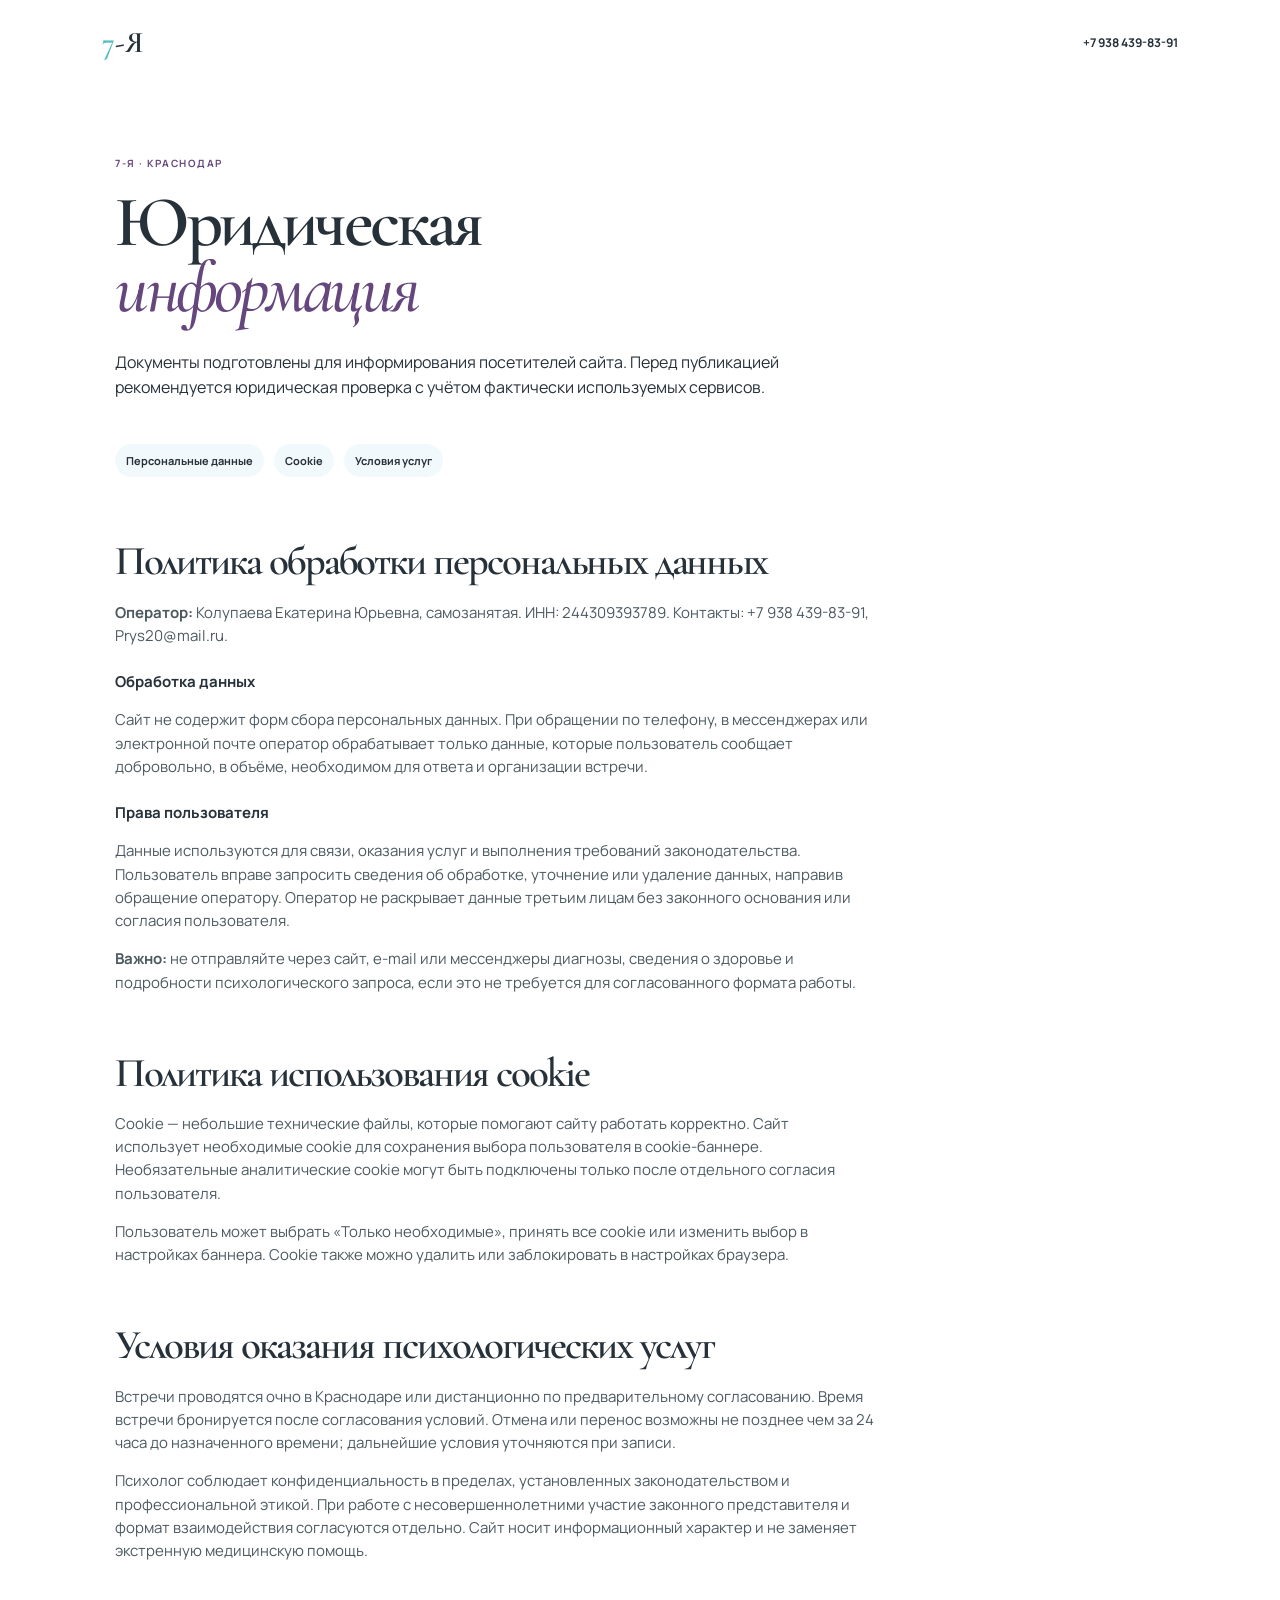
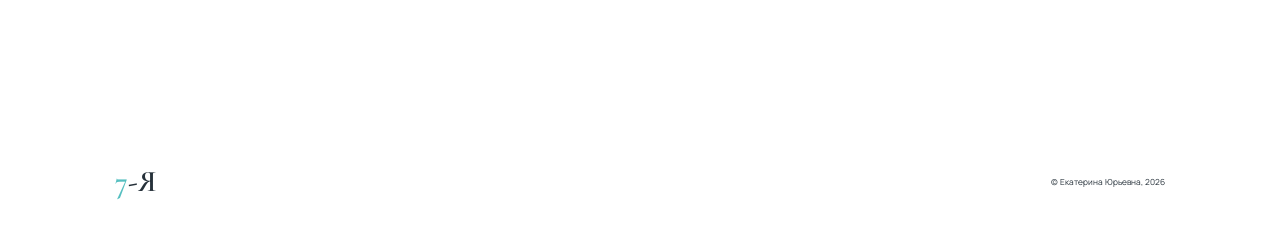
==== legal.html @ e5ce1ea3 "Create psychologist practice website" ====
<!doctype html><html lang="ru"><head><meta charset="UTF-8"><meta name="viewport" content="width=device-width,initial-scale=1.0"><title>Юридическая информация — 7-Я</title><link rel="preconnect" href="https://fonts.googleapis.com"><link rel="preconnect" href="https://fonts.gstatic.com" crossorigin><link href="https://fonts.googleapis.com/css2?family=Cormorant+Garamond:wght@500;600;700&family=Manrope:wght@400;500;600;700&display=swap" rel="stylesheet"><link rel="stylesheet" href="styles.css"></head><body><header><a class="brand" href="index.html"><span>7</span>-Я</a><a href="tel:+79384398391" class="phone">+7 938 439-83-91</a></header><main class="legal section"><p class="eyebrow">7-Я · Краснодар</p><h1>Юридическая<br><i>информация</i></h1><p class="lead">Документы подготовлены для информирования посетителей сайта. Перед публикацией рекомендуется юридическая проверка с учётом фактически используемых сервисов.</p><nav class="legal-nav"><a href="#privacy">Персональные данные</a><a href="#cookies">Cookie</a><a href="#offer">Условия услуг</a></nav><section id="privacy"><h2>Политика обработки персональных данных</h2><p><b>Оператор:</b> Колупаева Екатерина Юрьевна, самозанятая. ИНН: 244309393789. Контакты: +7 938 439-83-91, Prys20@mail.ru.</p><h3>Обработка данных</h3><p>Сайт не содержит форм сбора персональных данных. При обращении по телефону, в мессенджерах или электронной почте оператор обрабатывает только данные, которые пользователь сообщает добровольно, в объёме, необходимом для ответа и организации встречи.</p><h3>Права пользователя</h3><p>Данные используются для связи, оказания услуг и выполнения требований законодательства. Пользователь вправе запросить сведения об обработке, уточнение или удаление данных, направив обращение оператору. Оператор не раскрывает данные третьим лицам без законного основания или согласия пользователя.</p><p><b>Важно:</b> не отправляйте через сайт, e-mail или мессенджеры диагнозы, сведения о здоровье и подробности психологического запроса, если это не требуется для согласованного формата работы.</p></section><section id="cookies"><h2>Политика использования cookie</h2><p>Cookie — небольшие технические файлы, которые помогают сайту работать корректно. Сайт использует необходимые cookie для сохранения выбора пользователя в cookie-баннере. Необязательные аналитические cookie могут быть подключены только после отдельного согласия пользователя.</p><p>Пользователь может выбрать «Только необходимые», принять все cookie или изменить выбор в настройках баннера. Cookie также можно удалить или заблокировать в настройках браузера.</p></section><section id="offer"><h2>Условия оказания психологических услуг</h2><p>Встречи проводятся очно в Краснодаре или дистанционно по предварительному согласованию. Время встречи бронируется после согласования условий. Отмена или перенос возможны не позднее чем за 24 часа до назначенного времени; дальнейшие условия уточняются при записи.</p><p>Психолог соблюдает конфиденциальность в пределах, установленных законодательством и профессиональной этикой. При работе с несовершеннолетними участие законного представителя и формат взаимодействия согласуются отдельно. Сайт носит информационный характер и не заменяет экстренную медицинскую помощь.</p></section></main><footer><a class="brand" href="index.html"><span>7</span>-Я</a><small>© Екатерина Юрьевна, 2026</small></footer></body></html>
---- styles.css ----
:root{--ink:#26313a;--v:#65477d;--t:#55bfc0;--sky:#a8d9ec;--pale:#f2f9fc;--serif:"Cormorant Garamond",Georgia,serif;--sans:Manrope,Arial,sans-serif}*{box-sizing:border-box}html{scroll-behavior:smooth}body{margin:0;color:var(--ink);font:400 15px/1.55 var(--sans)}a{text-decoration:none;color:inherit}header{height:86px;padding:0 8vw;display:flex;align-items:center;justify-content:space-between;gap:25px}.brand{font:600 30px/1 var(--serif)}.brand span{color:var(--t)}nav{display:flex;gap:26px;font-size:12px}.phone{font-size:12px;font-weight:700}.section{padding:105px 9vw}.hero{display:grid;grid-template-columns:1.04fr .96fr;gap:5vw;align-items:center;padding-top:45px;min-height:650px}.eyebrow{font-size:10px;letter-spacing:.15em;text-transform:uppercase;color:var(--v);font-weight:700;margin:0 0 18px}h1,h2{font:600 clamp(46px,5.6vw,77px)/.93 var(--serif);letter-spacing:-.05em;margin:0}h2{font-size:clamp(42px,4.5vw,65px)}h1 i,h2 i{font-weight:500;color:var(--v)}.lead,.intro{font-size:16px;max-width:500px;margin:27px 0}.buttons{display:flex;gap:10px;flex-wrap:wrap}.button{display:inline-flex;padding:14px 19px;border-radius:99px;background:var(--v);color:#fff;font-size:12px;font-weight:700;transition:.2s}.button:hover{transform:translateY(-2px)}.secondary{background:#fff;color:var(--ink);border:1px solid #d8e2e5}.facts{font-size:11px;color:#647277;margin-top:30px}.hero-photo{height:550px;position:relative;border-radius:180px 180px 20px 20px;overflow:hidden}.hero-photo img{width:100%;height:100%;object-fit:cover}.hero-photo small{position:absolute;bottom:18px;left:18px;background:#fffffff2;padding:11px 15px;border-radius:12px;font-size:11px}.hero-photo small:first-letter{color:var(--t)}.pale{background:var(--pale)}.center{text-align:center}.feelings{display:grid;grid-template-columns:repeat(3,1fr);gap:12px;margin-top:46px}.feelings span{padding:28px 12px;min-height:100px;border-radius:12px;background:#fff;display:flex;align-items:center;justify-content:center;font:600 23px/1.05 var(--serif)}.feelings span:nth-child(2),.feelings span:nth-child(5){background:var(--sky)}.cards{display:grid;grid-template-columns:repeat(4,1fr);gap:13px;margin:43px 0 18px;text-align:left}.cards article{min-height:215px;border:1px solid #d9e4e7;border-radius:12px;padding:22px}.cards article>b,.steps article>b{color:var(--t);font:500 21px var(--serif)}h3{margin:38px 0 6px;font-size:15px}.cards p,.steps p{margin:0;color:#67747a;font-size:12px}.link{font-size:12px;font-weight:700;color:var(--v)}.violet{background:var(--v);color:#fff}.violet .eyebrow,.violet h2 i{color:var(--sky)}.group{display:grid;grid-template-columns:1fr 1fr;align-items:center;gap:8vw}.group>div>p{max-width:420px}.aqua{background:var(--t);margin-top:12px}.group ul{padding:0;margin:0;list-style:none}.group li{font:500 25px var(--serif);padding:17px 0;border-bottom:1px solid #ffffff55}.steps{margin:45px auto 0;max-width:940px;display:grid;grid-template-columns:repeat(4,1fr);text-align:left;gap:24px}.steps h3{margin:18px 0 7px}.about{background:var(--sky);display:grid;grid-template-columns:.65fr 1fr;gap:8vw;align-items:center}.seven{font:600 clamp(140px,19vw,270px)/.8 var(--serif);color:#fff}.seven span{color:var(--v)}.about>div>p:not(.eyebrow):not(.tags){font-size:16px;max-width:580px}.tags{display:flex;flex-wrap:wrap;gap:7px}.tags span{font-size:10px;background:#ffffffa8;border-radius:99px;padding:7px 10px}.prices{margin:42px auto 13px;max-width:850px;border-top:1px solid #d8e3e6;text-align:left}.prices p{display:grid;grid-template-columns:1.3fr 1fr 1fr;margin:0;padding:15px 0;border-bottom:1px solid #d8e3e6}.prices span,.prices+small{font-size:11px;color:#68777d}.prices strong{text-align:right;font-size:13px}.faq{display:grid;grid-template-columns:.8fr 1.2fr;gap:8vw;text-align:left}.faq details{padding:17px 0;border-top:1px solid #cfdee2}.faq details:last-child{border-bottom:1px solid #cfdee2}.faq summary{font-size:13px;font-weight:700;cursor:pointer;list-style:none;display:flex;justify-content:space-between}.faq summary::-webkit-details-marker{display:none}.faq summary b{color:var(--v);font-size:19px}.faq details p{font-size:12px;color:#647278}.contact{background:var(--t);color:#fff}.contact .eyebrow,.contact h2 i{color:var(--v)}.contact>p:not(.eyebrow){max-width:480px;margin:24px auto}.contact .buttons{justify-content:center}.white{background:#fff;color:var(--v)}.clear{background:transparent;border:1px solid #ffffffaa}.contact small{display:block;margin-top:40px}footer{padding:40px 9vw 55px;display:flex;align-items:center;justify-content:space-between;font-size:10px}footer div{display:flex;gap:17px;color:#647278}.cookie{position:fixed;z-index:5;bottom:20px;left:20px;max-width:420px;background:#fff;padding:18px;border:1px solid #dbe6e8;border-radius:15px;box-shadow:0 15px 40px #26313a22;font-size:11px}.cookie p{margin:5px 0}.cookie>a{color:var(--v);text-decoration:underline}.cookie button{font:700 10px var(--sans);background:var(--v);border:0;color:#fff;padding:8px 10px;border-radius:99px;cursor:pointer}.cookie .muted{background:var(--pale);color:var(--ink)}.cookie .x{position:absolute;right:10px;top:8px;background:none;color:#647278;font-size:18px}.cookie .settings{display:block;border-top:1px solid #e0e8ea;padding-top:9px}.cookie .settings button{margin-left:8px}.mobile{display:none}.legal{max-width:1000px;padding-top:70px}.legal .lead{max-width:680px}.legal-nav{display:flex;flex-wrap:wrap;gap:10px;margin:45px 0 65px}.legal-nav a{padding:8px 11px;background:var(--pale);border-radius:99px;font-size:11px;font-weight:700}.legal section{padding:0 0 45px}.legal h2{font-size:41px;margin-bottom:20px}.legal h3{margin:23px 0 7px}.legal section p{max-width:760px;color:#4c5a60}
@media(max-width:760px){header{height:68px;padding:0 6vw}header nav,.phone{display:none}.section{padding:75px 6vw}.hero{display:flex;flex-direction:column;padding-top:20px;min-height:0}.hero-photo{order:-1;width:100%;height:420px;border-radius:125px 125px 18px 18px}.feelings,.cards{grid-template-columns:1fr 1fr}.feelings{margin-top:32px}.feelings span{font-size:20px}.cards article{min-height:185px;padding:18px}.cards h3{margin-top:29px}.group,.about,.faq{display:block}.group ul{margin-top:36px}.group li{font-size:21px}.steps{grid-template-columns:1fr 1fr;gap:28px}.seven{font-size:135px;margin-bottom:36px}.prices p{grid-template-columns:1.2fr .6fr .9fr}.faq>div+div{margin-top:38px}.contact h2{font-size:45px}footer{display:block;padding:30px 6vw 80px}footer div{display:grid;gap:7px;margin:20px 0}.mobile{position:fixed;bottom:0;z-index:4;width:100%;height:60px;display:grid;grid-template-columns:repeat(3,1fr);align-items:center;text-align:center;background:#fff;border-top:1px solid #dbe6e8;font-size:10px;font-weight:700}.mobile a:first-child{color:var(--v)}.cookie{left:10px;right:10px;bottom:70px;max-width:none}.legal{padding-top:45px}.legal h1{font-size:52px}.legal h2{font-size:38px}}
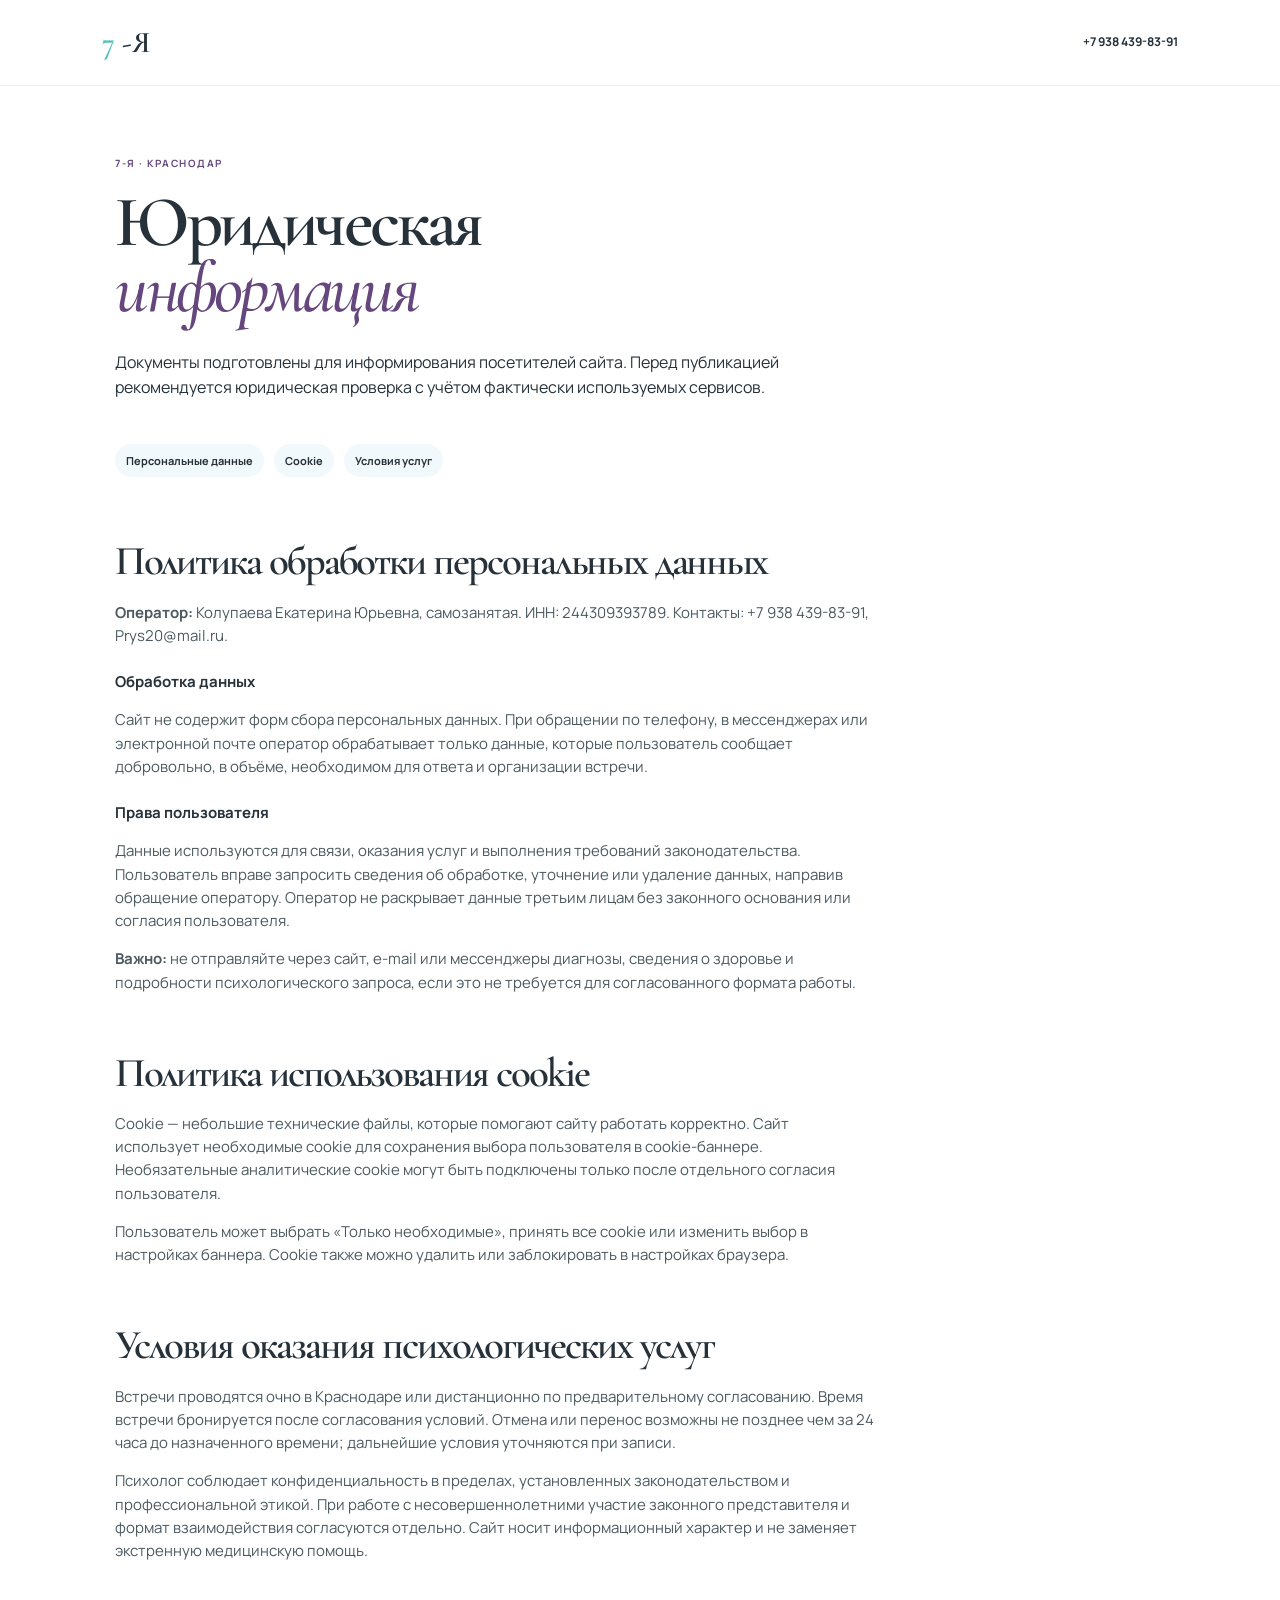
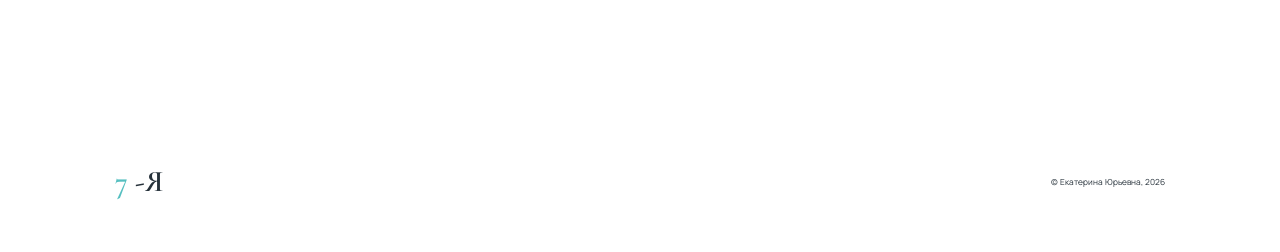
==== commit 49dcba73: "Prepare custom Timeweb domain and social preview" ====
--- a/legal.html
+++ b/legal.html
@@ -1 +1 @@
-<!doctype html><html lang="ru"><head><meta charset="UTF-8"><meta name="viewport" content="width=device-width,initial-scale=1.0"><title>Юридическая информация — 7-Я</title><link rel="preconnect" href="https://fonts.googleapis.com"><link rel="preconnect" href="https://fonts.gstatic.com" crossorigin><link href="https://fonts.googleapis.com/css2?family=Cormorant+Garamond:wght@500;600;700&family=Manrope:wght@400;500;600;700&display=swap" rel="stylesheet"><link rel="stylesheet" href="styles.css"></head><body><header><a class="brand" href="index.html"><span>7</span>-Я</a><a href="tel:+79384398391" class="phone">+7 938 439-83-91</a></header><main class="legal section"><p class="eyebrow">7-Я · Краснодар</p><h1>Юридическая<br><i>информация</i></h1><p class="lead">Документы подготовлены для информирования посетителей сайта. Перед публикацией рекомендуется юридическая проверка с учётом фактически используемых сервисов.</p><nav class="legal-nav"><a href="#privacy">Персональные данные</a><a href="#cookies">Cookie</a><a href="#offer">Условия услуг</a></nav><section id="privacy"><h2>Политика обработки персональных данных</h2><p><b>Оператор:</b> Колупаева Екатерина Юрьевна, самозанятая. ИНН: 244309393789. Контакты: +7 938 439-83-91, Prys20@mail.ru.</p><h3>Обработка данных</h3><p>Сайт не содержит форм сбора персональных данных. При обращении по телефону, в мессенджерах или электронной почте оператор обрабатывает только данные, которые пользователь сообщает добровольно, в объёме, необходимом для ответа и организации встречи.</p><h3>Права пользователя</h3><p>Данные используются для связи, оказания услуг и выполнения требований законодательства. Пользователь вправе запросить сведения об обработке, уточнение или удаление данных, направив обращение оператору. Оператор не раскрывает данные третьим лицам без законного основания или согласия пользователя.</p><p><b>Важно:</b> не отправляйте через сайт, e-mail или мессенджеры диагнозы, сведения о здоровье и подробности психологического запроса, если это не требуется для согласованного формата работы.</p></section><section id="cookies"><h2>Политика использования cookie</h2><p>Cookie — небольшие технические файлы, которые помогают сайту работать корректно. Сайт использует необходимые cookie для сохранения выбора пользователя в cookie-баннере. Необязательные аналитические cookie могут быть подключены только после отдельного согласия пользователя.</p><p>Пользователь может выбрать «Только необходимые», принять все cookie или изменить выбор в настройках баннера. Cookie также можно удалить или заблокировать в настройках браузера.</p></section><section id="offer"><h2>Условия оказания психологических услуг</h2><p>Встречи проводятся очно в Краснодаре или дистанционно по предварительному согласованию. Время встречи бронируется после согласования условий. Отмена или перенос возможны не позднее чем за 24 часа до назначенного времени; дальнейшие условия уточняются при записи.</p><p>Психолог соблюдает конфиденциальность в пределах, установленных законодательством и профессиональной этикой. При работе с несовершеннолетними участие законного представителя и формат взаимодействия согласуются отдельно. Сайт носит информационный характер и не заменяет экстренную медицинскую помощь.</p></section></main><footer><a class="brand" href="index.html"><span>7</span>-Я</a><small>© Екатерина Юрьевна, 2026</small></footer></body></html>
+<!doctype html><html lang="ru"><head><meta charset="UTF-8"><meta name="viewport" content="width=device-width,initial-scale=1.0"><link rel="canonical" href="https://психолог-колупаева.рф/legal.html"><link rel="icon" href="assets/favicon.svg" type="image/svg+xml"><title>Юридическая информация — 7-Я</title><link rel="preconnect" href="https://fonts.googleapis.com"><link rel="preconnect" href="https://fonts.gstatic.com" crossorigin><link href="https://fonts.googleapis.com/css2?family=Cormorant+Garamond:wght@500;600;700&family=Manrope:wght@400;500;600;700&display=swap" rel="stylesheet"><link rel="stylesheet" href="styles.css"></head><body><header><a class="brand" href="index.html"><span>7</span>-Я</a><a href="tel:+79384398391" class="phone">+7 938 439-83-91</a></header><main class="legal section"><p class="eyebrow">7-Я · Краснодар</p><h1>Юридическая<br><i>информация</i></h1><p class="lead">Документы подготовлены для информирования посетителей сайта. Перед публикацией рекомендуется юридическая проверка с учётом фактически используемых сервисов.</p><nav class="legal-nav"><a href="#privacy">Персональные данные</a><a href="#cookies">Cookie</a><a href="#offer">Условия услуг</a></nav><section id="privacy"><h2>Политика обработки персональных данных</h2><p><b>Оператор:</b> Колупаева Екатерина Юрьевна, самозанятая. ИНН: 244309393789. Контакты: +7 938 439-83-91, Prys20@mail.ru.</p><h3>Обработка данных</h3><p>Сайт не содержит форм сбора персональных данных. При обращении по телефону, в мессенджерах или электронной почте оператор обрабатывает только данные, которые пользователь сообщает добровольно, в объёме, необходимом для ответа и организации встречи.</p><h3>Права пользователя</h3><p>Данные используются для связи, оказания услуг и выполнения требований законодательства. Пользователь вправе запросить сведения об обработке, уточнение или удаление данных, направив обращение оператору. Оператор не раскрывает данные третьим лицам без законного основания или согласия пользователя.</p><p><b>Важно:</b> не отправляйте через сайт, e-mail или мессенджеры диагнозы, сведения о здоровье и подробности психологического запроса, если это не требуется для согласованного формата работы.</p></section><section id="cookies"><h2>Политика использования cookie</h2><p>Cookie — небольшие технические файлы, которые помогают сайту работать корректно. Сайт использует необходимые cookie для сохранения выбора пользователя в cookie-баннере. Необязательные аналитические cookie могут быть подключены только после отдельного согласия пользователя.</p><p>Пользователь может выбрать «Только необходимые», принять все cookie или изменить выбор в настройках баннера. Cookie также можно удалить или заблокировать в настройках браузера.</p></section><section id="offer"><h2>Условия оказания психологических услуг</h2><p>Встречи проводятся очно в Краснодаре или дистанционно по предварительному согласованию. Время встречи бронируется после согласования условий. Отмена или перенос возможны не позднее чем за 24 часа до назначенного времени; дальнейшие условия уточняются при записи.</p><p>Психолог соблюдает конфиденциальность в пределах, установленных законодательством и профессиональной этикой. При работе с несовершеннолетними участие законного представителя и формат взаимодействия согласуются отдельно. Сайт носит информационный характер и не заменяет экстренную медицинскую помощь.</p></section></main><footer><a class="brand" href="index.html"><span>7</span>-Я</a><small>© Екатерина Юрьевна, 2026</small></footer></body></html>
--- a/styles.css
+++ b/styles.css
@@ -1,2 +1,34 @@
 :root{--ink:#26313a;--v:#65477d;--t:#55bfc0;--sky:#a8d9ec;--pale:#f2f9fc;--serif:"Cormorant Garamond",Georgia,serif;--sans:Manrope,Arial,sans-serif}*{box-sizing:border-box}html{scroll-behavior:smooth}body{margin:0;color:var(--ink);font:400 15px/1.55 var(--sans)}a{text-decoration:none;color:inherit}header{height:86px;padding:0 8vw;display:flex;align-items:center;justify-content:space-between;gap:25px}.brand{font:600 30px/1 var(--serif)}.brand span{color:var(--t)}nav{display:flex;gap:26px;font-size:12px}.phone{font-size:12px;font-weight:700}.section{padding:105px 9vw}.hero{display:grid;grid-template-columns:1.04fr .96fr;gap:5vw;align-items:center;padding-top:45px;min-height:650px}.eyebrow{font-size:10px;letter-spacing:.15em;text-transform:uppercase;color:var(--v);font-weight:700;margin:0 0 18px}h1,h2{font:600 clamp(46px,5.6vw,77px)/.93 var(--serif);letter-spacing:-.05em;margin:0}h2{font-size:clamp(42px,4.5vw,65px)}h1 i,h2 i{font-weight:500;color:var(--v)}.lead,.intro{font-size:16px;max-width:500px;margin:27px 0}.buttons{display:flex;gap:10px;flex-wrap:wrap}.button{display:inline-flex;padding:14px 19px;border-radius:99px;background:var(--v);color:#fff;font-size:12px;font-weight:700;transition:.2s}.button:hover{transform:translateY(-2px)}.secondary{background:#fff;color:var(--ink);border:1px solid #d8e2e5}.facts{font-size:11px;color:#647277;margin-top:30px}.hero-photo{height:550px;position:relative;border-radius:180px 180px 20px 20px;overflow:hidden}.hero-photo img{width:100%;height:100%;object-fit:cover}.hero-photo small{position:absolute;bottom:18px;left:18px;background:#fffffff2;padding:11px 15px;border-radius:12px;font-size:11px}.hero-photo small:first-letter{color:var(--t)}.pale{background:var(--pale)}.center{text-align:center}.feelings{display:grid;grid-template-columns:repeat(3,1fr);gap:12px;margin-top:46px}.feelings span{padding:28px 12px;min-height:100px;border-radius:12px;background:#fff;display:flex;align-items:center;justify-content:center;font:600 23px/1.05 var(--serif)}.feelings span:nth-child(2),.feelings span:nth-child(5){background:var(--sky)}.cards{display:grid;grid-template-columns:repeat(4,1fr);gap:13px;margin:43px 0 18px;text-align:left}.cards article{min-height:215px;border:1px solid #d9e4e7;border-radius:12px;padding:22px}.cards article>b,.steps article>b{color:var(--t);font:500 21px var(--serif)}h3{margin:38px 0 6px;font-size:15px}.cards p,.steps p{margin:0;color:#67747a;font-size:12px}.link{font-size:12px;font-weight:700;color:var(--v)}.violet{background:var(--v);color:#fff}.violet .eyebrow,.violet h2 i{color:var(--sky)}.group{display:grid;grid-template-columns:1fr 1fr;align-items:center;gap:8vw}.group>div>p{max-width:420px}.aqua{background:var(--t);margin-top:12px}.group ul{padding:0;margin:0;list-style:none}.group li{font:500 25px var(--serif);padding:17px 0;border-bottom:1px solid #ffffff55}.steps{margin:45px auto 0;max-width:940px;display:grid;grid-template-columns:repeat(4,1fr);text-align:left;gap:24px}.steps h3{margin:18px 0 7px}.about{background:var(--sky);display:grid;grid-template-columns:.65fr 1fr;gap:8vw;align-items:center}.seven{font:600 clamp(140px,19vw,270px)/.8 var(--serif);color:#fff}.seven span{color:var(--v)}.about>div>p:not(.eyebrow):not(.tags){font-size:16px;max-width:580px}.tags{display:flex;flex-wrap:wrap;gap:7px}.tags span{font-size:10px;background:#ffffffa8;border-radius:99px;padding:7px 10px}.prices{margin:42px auto 13px;max-width:850px;border-top:1px solid #d8e3e6;text-align:left}.prices p{display:grid;grid-template-columns:1.3fr 1fr 1fr;margin:0;padding:15px 0;border-bottom:1px solid #d8e3e6}.prices span,.prices+small{font-size:11px;color:#68777d}.prices strong{text-align:right;font-size:13px}.faq{display:grid;grid-template-columns:.8fr 1.2fr;gap:8vw;text-align:left}.faq details{padding:17px 0;border-top:1px solid #cfdee2}.faq details:last-child{border-bottom:1px solid #cfdee2}.faq summary{font-size:13px;font-weight:700;cursor:pointer;list-style:none;display:flex;justify-content:space-between}.faq summary::-webkit-details-marker{display:none}.faq summary b{color:var(--v);font-size:19px}.faq details p{font-size:12px;color:#647278}.contact{background:var(--t);color:#fff}.contact .eyebrow,.contact h2 i{color:var(--v)}.contact>p:not(.eyebrow){max-width:480px;margin:24px auto}.contact .buttons{justify-content:center}.white{background:#fff;color:var(--v)}.clear{background:transparent;border:1px solid #ffffffaa}.contact small{display:block;margin-top:40px}footer{padding:40px 9vw 55px;display:flex;align-items:center;justify-content:space-between;font-size:10px}footer div{display:flex;gap:17px;color:#647278}.cookie{position:fixed;z-index:5;bottom:20px;left:20px;max-width:420px;background:#fff;padding:18px;border:1px solid #dbe6e8;border-radius:15px;box-shadow:0 15px 40px #26313a22;font-size:11px}.cookie p{margin:5px 0}.cookie>a{color:var(--v);text-decoration:underline}.cookie button{font:700 10px var(--sans);background:var(--v);border:0;color:#fff;padding:8px 10px;border-radius:99px;cursor:pointer}.cookie .muted{background:var(--pale);color:var(--ink)}.cookie .x{position:absolute;right:10px;top:8px;background:none;color:#647278;font-size:18px}.cookie .settings{display:block;border-top:1px solid #e0e8ea;padding-top:9px}.cookie .settings button{margin-left:8px}.mobile{display:none}.legal{max-width:1000px;padding-top:70px}.legal .lead{max-width:680px}.legal-nav{display:flex;flex-wrap:wrap;gap:10px;margin:45px 0 65px}.legal-nav a{padding:8px 11px;background:var(--pale);border-radius:99px;font-size:11px;font-weight:700}.legal section{padding:0 0 45px}.legal h2{font-size:41px;margin-bottom:20px}.legal h3{margin:23px 0 7px}.legal section p{max-width:760px;color:#4c5a60}
 @media(max-width:760px){header{height:68px;padding:0 6vw}header nav,.phone{display:none}.section{padding:75px 6vw}.hero{display:flex;flex-direction:column;padding-top:20px;min-height:0}.hero-photo{order:-1;width:100%;height:420px;border-radius:125px 125px 18px 18px}.feelings,.cards{grid-template-columns:1fr 1fr}.feelings{margin-top:32px}.feelings span{font-size:20px}.cards article{min-height:185px;padding:18px}.cards h3{margin-top:29px}.group,.about,.faq{display:block}.group ul{margin-top:36px}.group li{font-size:21px}.steps{grid-template-columns:1fr 1fr;gap:28px}.seven{font-size:135px;margin-bottom:36px}.prices p{grid-template-columns:1.2fr .6fr .9fr}.faq>div+div{margin-top:38px}.contact h2{font-size:45px}footer{display:block;padding:30px 6vw 80px}footer div{display:grid;gap:7px;margin:20px 0}.mobile{position:fixed;bottom:0;z-index:4;width:100%;height:60px;display:grid;grid-template-columns:repeat(3,1fr);align-items:center;text-align:center;background:#fff;border-top:1px solid #dbe6e8;font-size:10px;font-weight:700}.mobile a:first-child{color:var(--v)}.cookie{left:10px;right:10px;bottom:70px;max-width:none}.legal{padding-top:45px}.legal h1{font-size:52px}.legal h2{font-size:38px}}
+
+/* Fixed navigation and mobile controls */
+body{padding-top:86px}header{position:fixed;top:0;left:0;right:0;z-index:20;background:rgba(255,255,255,.96);border-bottom:1px solid #eef2f3;backdrop-filter:blur(12px)}.phone-icon,.menu-toggle{display:none}.hero-photo img{object-position:center 33%}.brand{display:inline-flex;align-items:center;gap:7px;color:var(--ink)}.brand-name{font:600 30px/1 var(--serif);letter-spacing:-1px}.triquetra{width:29px;height:29px;color:var(--t);flex:0 0 auto}
+ .service-intro-row{display:flex;align-items:center;justify-content:space-between;gap:28px}.service-intro-row .intro{margin:27px 0}.service-cta{flex:0 0 auto}.cookie{display:flex;align-items:center;gap:20px}.cookie[hidden]{display:none}.cookie-copy{flex:1}.cookie-action{flex:0 0 auto}.cookie-action button{white-space:nowrap}
+@media(max-width:760px){body{padding-top:68px}header{height:68px;padding:0 6vw}.phone{display:none}.phone-icon{display:grid;place-items:center;margin-left:auto;width:34px;height:34px;border:1px solid #d8e2e5;border-radius:50%;font-size:17px;color:var(--v)}.menu-toggle{display:grid;gap:4px;width:34px;height:34px;padding:8px;border:0;background:transparent;cursor:pointer}.menu-toggle span{display:block;width:100%;height:1.5px;background:var(--ink);transition:.2s}.menu-toggle[aria-expanded="true"] span:nth-child(1){transform:translateY(5.5px) rotate(45deg)}.menu-toggle[aria-expanded="true"] span:nth-child(2){opacity:0}.menu-toggle[aria-expanded="true"] span:nth-child(3){transform:translateY(-5.5px) rotate(-45deg)}header nav.open{display:grid;position:absolute;top:60px;left:6vw;right:6vw;z-index:21;padding:18px;background:#fff;border:1px solid #d8e2e5;border-radius:14px;box-shadow:0 14px 34px #26313a18;font-size:13px}.menu-call{margin-top:6px;padding:11px 13px;border-radius:10px;background:var(--v);color:#fff;text-align:center;font-weight:700}.hero-photo img{object-position:center 27%}}
+@media(max-width:760px){.service-intro-row{display:block}.service-intro-row .service-cta{margin-top:4px}.cookie{display:flex}.cookie-action{align-self:center}}
+
+/* Reviews carousel */
+.reviews{overflow:hidden}.reviews-head{display:flex;align-items:flex-end;justify-content:space-between;gap:30px;margin-bottom:42px}.reviews-controls{display:flex;align-items:center;gap:12px}.review-arrow,.lightbox-arrow,.lightbox-close{border:1px solid #d7e3e6;background:#fff;color:var(--ink);cursor:pointer;transition:.2s}.review-arrow{width:46px;height:46px;border-radius:50%;font-size:19px}.review-arrow:hover{background:var(--v);border-color:var(--v);color:#fff}.review-count{min-width:58px;text-align:center;font-size:11px;font-weight:700;color:#65737a}.reviews-viewport{overflow:hidden}.reviews-track{display:flex;gap:18px;transition:transform .45s cubic-bezier(.22,.61,.36,1);touch-action:pan-y}.review-slide{flex:0 0 calc((100% - 36px)/3);height:520px;padding:0;overflow:hidden;border:1px solid #d7e3e6;border-radius:18px;background:var(--pale);cursor:zoom-in}.review-slide img{width:100%;height:100%;display:block;object-fit:cover;object-position:top;transition:transform .35s}.review-slide:hover img{transform:scale(1.02)}.reviews-hint{margin:18px 0 0;color:#6a777d;font-size:11px}.review-lightbox{position:fixed;inset:0;z-index:50;display:grid;grid-template-columns:60px minmax(0,900px) 60px;align-items:center;justify-content:center;gap:18px;padding:30px;background:#172029e8}.review-lightbox[hidden]{display:none}.review-lightbox img{display:block;max-width:100%;max-height:90vh;margin:auto;border-radius:12px;box-shadow:0 20px 70px #0008}.lightbox-arrow{width:50px;height:50px;border:0;border-radius:50%;font-size:20px}.lightbox-close{position:absolute;right:24px;top:20px;width:46px;height:46px;border:0;border-radius:50%;font-size:27px}.lightbox-arrow:hover,.lightbox-close:hover{background:var(--t);color:#fff}.review-lightbox-open{overflow:hidden}
+@media(max-width:900px){.review-slide{flex-basis:calc((100% - 18px)/2)}}
+@media(max-width:760px){.reviews-head{align-items:flex-end;margin-bottom:28px}.reviews-head h2{font-size:42px}.reviews-controls{gap:6px}.review-arrow{width:40px;height:40px}.review-count{min-width:47px}.review-slide{flex-basis:84%;height:470px}.review-lightbox{grid-template-columns:42px minmax(0,1fr) 42px;gap:7px;padding:64px 8px 20px}.lightbox-arrow{width:40px;height:40px}.lightbox-close{right:12px;top:12px;width:40px;height:40px}.review-lightbox img{max-height:82vh}}
+.lightbox-arrow{position:relative;z-index:2}.lightbox-close{z-index:3}
+.review-lightbox img{cursor:zoom-out}
+
+/* Certificates carousel */
+.certificates{overflow:hidden;background:#fff}.certificates-head{display:flex;align-items:flex-end;justify-content:space-between;gap:30px;margin-bottom:42px}.certificates-controls{display:flex;align-items:center;gap:12px}.certificate-arrow{width:46px;height:46px;border:1px solid #d7e3e6;border-radius:50%;background:#fff;color:var(--ink);font-size:19px;cursor:pointer;transition:.2s}.certificate-arrow:hover{background:var(--v);border-color:var(--v);color:#fff}.certificate-count{min-width:58px;text-align:center;font-size:11px;font-weight:700;color:#65737a}.certificates-viewport{overflow:hidden}.certificates-track{display:flex;gap:18px;transition:transform .45s cubic-bezier(.22,.61,.36,1);touch-action:pan-y}.certificate-slide{flex:0 0 calc((100% - 36px)/3);height:470px;padding:18px;overflow:hidden;border:1px solid #d7e3e6;border-radius:18px;background:var(--pale);cursor:zoom-in}.certificate-slide img{width:100%;height:100%;display:block;object-fit:contain;transition:transform .35s}.certificate-slide:hover img{transform:scale(1.02)}.certificates-hint{margin:18px 0 0;color:#6a777d;font-size:11px}.certificate-lightbox{position:fixed;inset:0;z-index:55;display:grid;grid-template-columns:60px minmax(0,900px) 60px;align-items:center;justify-content:center;gap:18px;padding:30px;background:#172029e8}.certificate-lightbox[hidden]{display:none}.certificate-lightbox img{display:block;max-width:100%;max-height:90vh;margin:auto;border-radius:12px;box-shadow:0 20px 70px #0008;cursor:zoom-out}.certificate-lightbox-arrow,.certificate-lightbox-close{position:relative;z-index:2;width:50px;height:50px;border:0;border-radius:50%;background:#fff;color:var(--ink);font-size:20px;cursor:pointer}.certificate-lightbox-close{position:absolute;z-index:3;right:24px;top:20px;font-size:27px}.certificate-lightbox-arrow:hover,.certificate-lightbox-close:hover{background:var(--t);color:#fff}
+@media(max-width:900px){.certificate-slide{flex-basis:calc((100% - 18px)/2)}}
+@media(max-width:760px){.certificates-head{align-items:flex-end;margin-bottom:28px}.certificates-head h2{font-size:42px}.certificates-controls{gap:6px}.certificate-arrow{width:40px;height:40px}.certificate-count{min-width:47px}.certificate-slide{flex-basis:84%;height:430px;padding:12px}.certificate-lightbox{grid-template-columns:42px minmax(0,1fr) 42px;gap:7px;padding:64px 8px 20px}.certificate-lightbox-arrow{width:40px;height:40px}.certificate-lightbox-close{right:12px;top:12px;width:40px;height:40px}.certificate-lightbox img{max-height:82vh}}
+
+/* Calm reveal motion */
+.motion-ready .reveal{opacity:0;transform:translateY(24px);transition:opacity .7s cubic-bezier(.22,.61,.36,1),transform .7s cubic-bezier(.22,.61,.36,1)}.motion-ready .reveal.is-visible{opacity:1;transform:none}.motion-ready .reveal-item{opacity:0;transform:translateY(18px);transition:opacity .58s cubic-bezier(.22,.61,.36,1),transform .58s cubic-bezier(.22,.61,.36,1);transition-delay:var(--reveal-delay,0ms)}.motion-ready .reveal.is-visible .reveal-item,.motion-ready .reveal-item.is-visible{opacity:1;transform:none}.cards article,.steps article,.feelings span,.certificate-slide,.review-slide{will-change:transform}.cards article:hover,.steps article:hover{transform:translateY(-4px);box-shadow:0 14px 34px #26313a10;transition:transform .25s ease,box-shadow .25s ease}.feelings span{transition:transform .25s ease}.feelings span:hover{transform:translateY(-3px)}
+@media(prefers-reduced-motion:reduce){html{scroll-behavior:auto}.motion-ready .reveal,.motion-ready .reveal-item{opacity:1;transform:none;transition:none}.cards article,.steps article,.feelings span,.certificate-slide,.review-slide,.button{transition:none!important}.cards article:hover,.steps article:hover,.feelings span:hover,.button:hover{transform:none}}
+
+/* Comfortable spacing for process cards */
+.steps{gap:12px}.steps article{padding:22px;border-radius:14px}
+@media(max-width:760px){.steps{gap:12px}.steps article{padding:18px}}
+
+/* FAQ accordion motion */
+.faq details{overflow:hidden}.faq summary b{display:inline-grid;place-items:center;flex:0 0 24px;width:24px;height:24px;line-height:1;transform:rotate(0);transform-origin:center;transition:transform .35s cubic-bezier(.22,.61,.36,1),color .25s ease}.faq details[open] summary b{transform:rotate(45deg);color:var(--t)}.faq details p{display:block!important;max-height:0;margin:0;opacity:0;overflow:hidden;transform:translateY(-6px);transition:max-height .48s cubic-bezier(.22,.61,.36,1),opacity .32s ease,transform .4s ease,margin .4s ease}.faq details[open] p{max-height:180px;margin:12px 0 3px;opacity:1;transform:none}
+@media(prefers-reduced-motion:reduce){.faq summary b,.faq details p{transition:none}}
+
+.faq summary b{transition-duration:.32s}.faq details p{transition:max-height .68s cubic-bezier(.22,.61,.36,1),opacity .52s ease,transform .58s ease,margin .58s ease}.faq details.is-closing p{max-height:0;margin:0;opacity:0;transform:translateY(-6px)}.faq details.is-closing summary b{transform:rotate(0);color:var(--v)}
